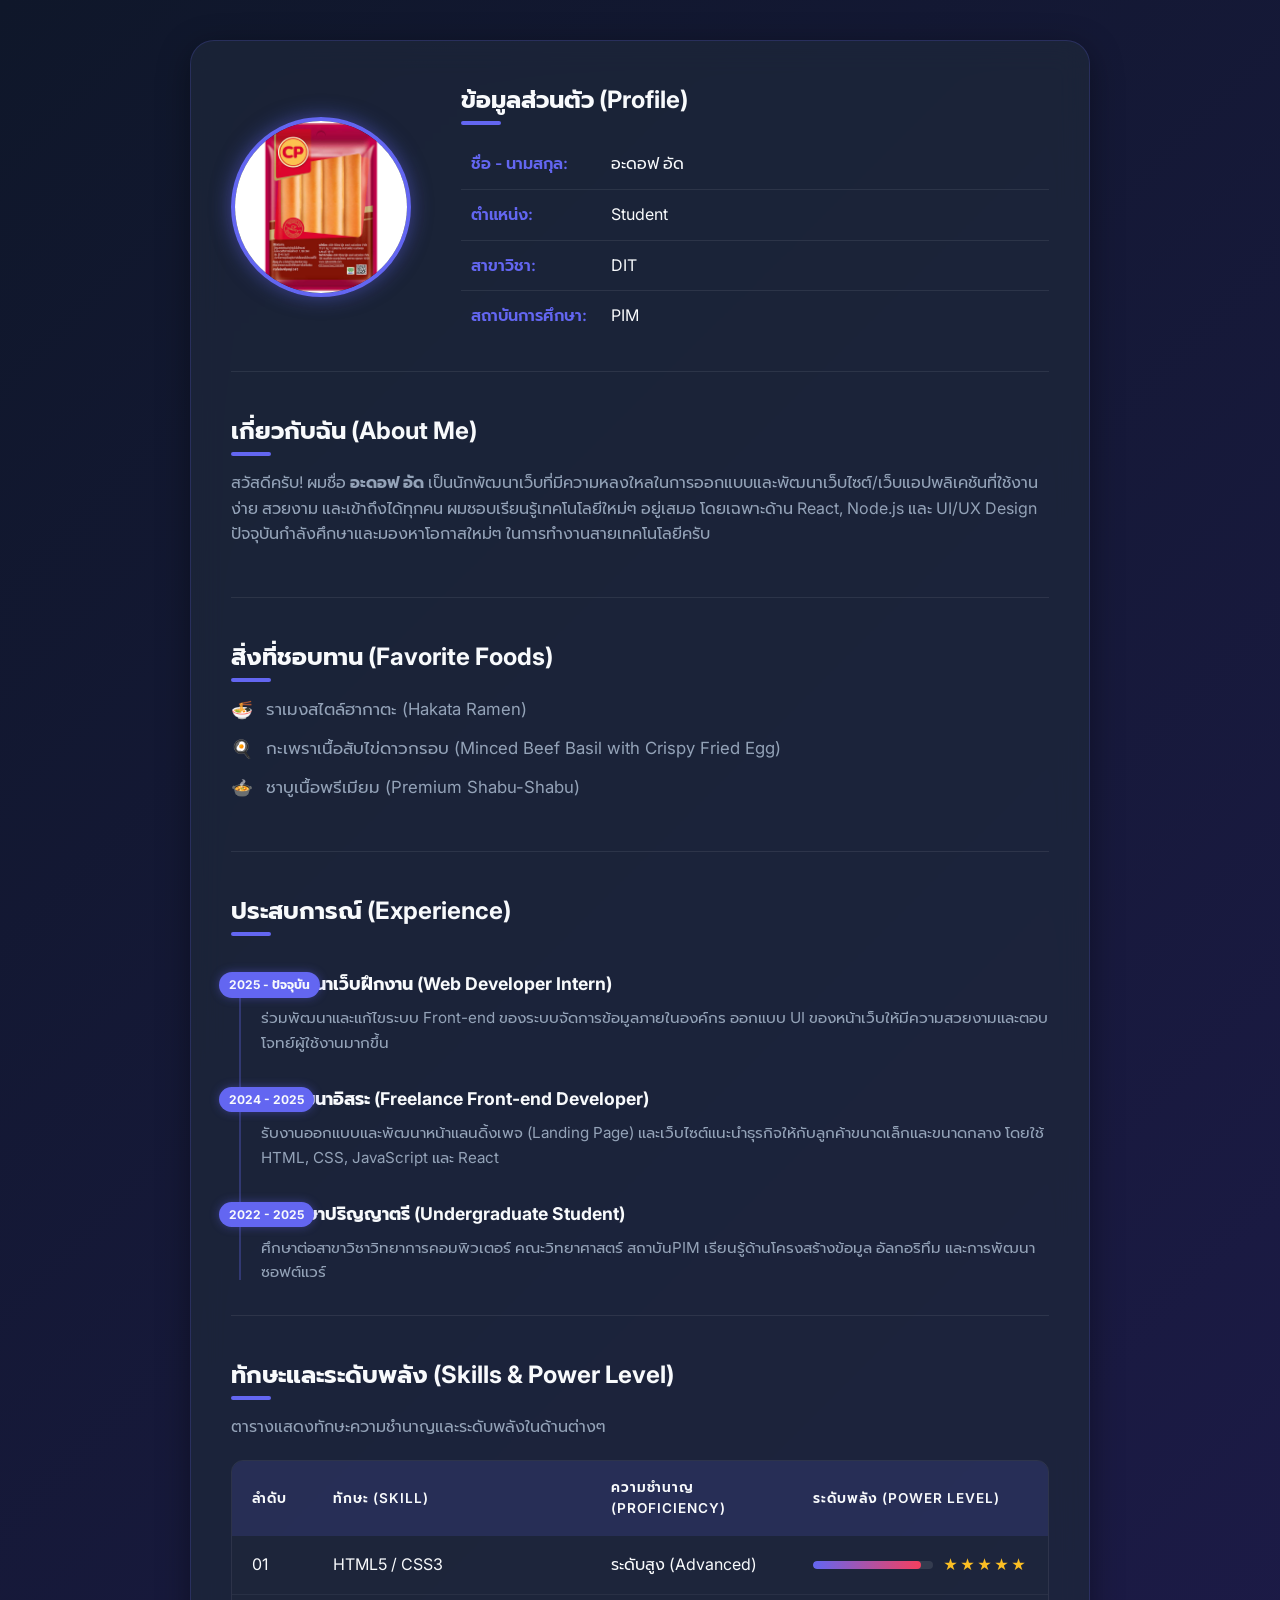
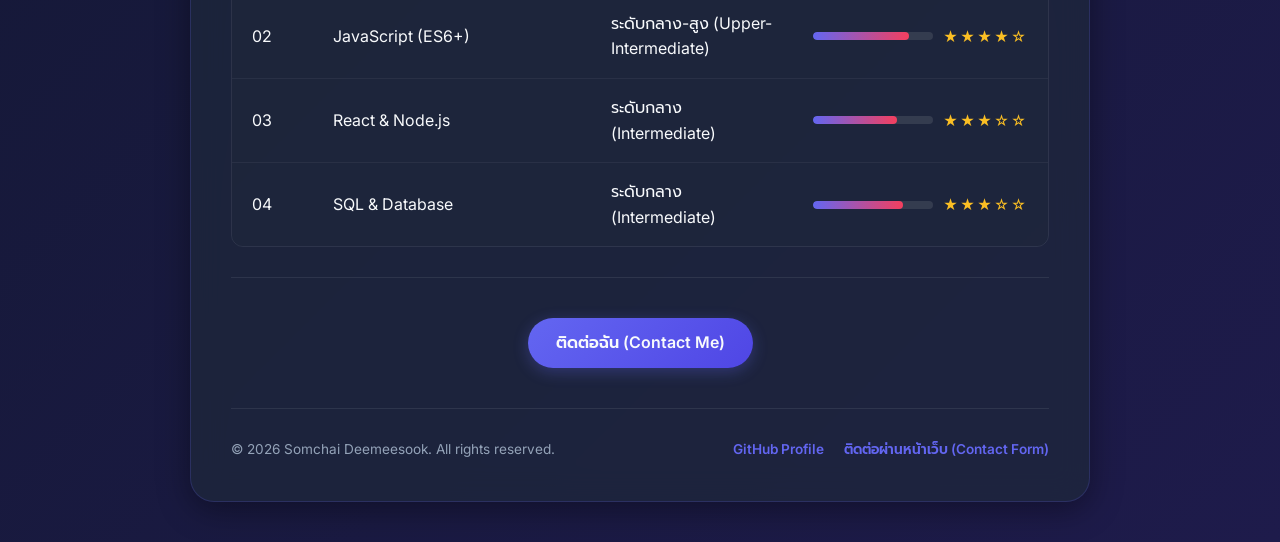
==== index.html @ bf47e266 "Add files via upload" ====
<!DOCTYPE html>
<html lang="th">
<head>
    <meta charset="UTF-8">
    <meta name="viewport" content="width=device-width, initial-scale=1.0">
    <title>My Page v2 - Profile</title>
    <link rel="stylesheet" href="styles.css">
</head>
<body>
    <div class="container">
        <table class="profile-layout-table">
            <tr>
                
                <td class="profile-img-cell">
                    <img src="S.jpg" alt="Profile Picture" class="profile-img">
                </td>
             
                <td class="profile-details-cell">
                    <h2>ข้อมูลส่วนตัว (Profile)</h2>
                    <table class="details-table">
                        <tr>
                            <th>ชื่อ - นามสกุล:</th>
                            <td>อะดอฟ อัด</td>
                        </tr>
                        <tr>
                            <th>ตำแหน่ง:</th>
                            <td>Student</td>
                        </tr>
                        <tr>
                            <th>สาขาวิชา:</th>
                            <td>DIT</td>
                        </tr>
                        <tr>
                            <th>สถาบันการศึกษา:</th>
                            <td>PIM</td>
                        </tr>
                    </table>
                </td>
            </tr>
        </table>

      
        <div class="profile-section">
            <h2>เกี่ยวกับฉัน (About Me)</h2>
            <p>สวัสดีครับ! ผมชื่อ <strong>อะดอฟ อัด</strong> เป็นนักพัฒนาเว็บที่มีความหลงใหลในการออกแบบและพัฒนาเว็บไซต์/เว็บแอปพลิเคชันที่ใช้งานง่าย สวยงาม และเข้าถึงได้ทุกคน ผมชอบเรียนรู้เทคโนโลยีใหม่ๆ อยู่เสมอ โดยเฉพาะด้าน React, Node.js และ UI/UX Design ปัจจุบันกำลังศึกษาและมองหาโอกาสใหม่ๆ ในการทำงานสายเทคโนโลยีครับ</p>
        </div>

    
        <div class="profile-section">
            <h2>สิ่งที่ชอบทาน (Favorite Foods)</h2>
            <ul class="favorite-foods-list">
                <li>ราเมงสไตล์ฮากาตะ (Hakata Ramen)</li>
                <li>กะเพราเนื้อสับไข่ดาวกรอบ (Minced Beef Basil with Crispy Fried Egg)</li>
                <li>ชาบูเนื้อพรีเมียม (Premium Shabu-Shabu)</li>
            </ul>
        </div>

        <div class="profile-section">
            <h2>ประสบการณ์ (Experience)</h2>
            <div class="experience-timeline">
                <div class="timeline-item">
                    <div class="timeline-badge">2025 - ปัจจุบัน</div>
                    <div class="timeline-content">
                        <h3>นักพัฒนาเว็บฝึกงาน (Web Developer Intern)</h3>
                        <p>ร่วมพัฒนาและแก้ไขระบบ Front-end ของระบบจัดการข้อมูลภายในองค์กร ออกแบบ UI ของหน้าเว็บให้มีความสวยงามและตอบโจทย์ผู้ใช้งานมากขึ้น</p>
                    </div>
                </div>
                <div class="timeline-item">
                    <div class="timeline-badge">2024 - 2025</div>
                    <div class="timeline-content">
                        <h3>นักพัฒนาอิสระ (Freelance Front-end Developer)</h3>
                        <p>รับงานออกแบบและพัฒนาหน้าแลนดิ้งเพจ (Landing Page) และเว็บไซต์แนะนำธุรกิจให้กับลูกค้าขนาดเล็กและขนาดกลาง โดยใช้ HTML, CSS, JavaScript และ React</p>
                    </div>
                </div>
                <div class="timeline-item">
                    <div class="timeline-badge">2022 - 2025</div>
                    <div class="timeline-content">
                        <h3>นักศึกษาปริญญาตรี (Undergraduate Student)</h3>
                        <p>ศึกษาต่อสาขาวิชาวิทยาการคอมพิวเตอร์ คณะวิทยาศาสตร์ สถาบันPIM เรียนรู้ด้านโครงสร้างข้อมูล อัลกอริทึม และการพัฒนาซอฟต์แวร์</p>
                    </div>
                </div>
            </div>
        </div>

        <div class="skills-section">
            <h2>ทักษะและระดับพลัง (Skills & Power Level)</h2>
            <p>ตารางแสดงทักษะความชำนาญและระดับพลังในด้านต่างๆ</p>
            
            <table class="skills-table">
                <thead>
                    <tr>
                        <th style="width: 10%">ลำดับ</th>
                        <th style="width: 35%">ทักษะ (Skill)</th>
                        <th style="width: 25%">ความชำนาญ (Proficiency)</th>
                        <th style="width: 30%">ระดับพลัง (Power Level)</th>
                    </tr>
                </thead>
                <tbody>
                    <tr>
                        <td>01</td>
                        <td>HTML5 / CSS3</td>
                        <td>ระดับสูง (Advanced)</td>
                        <td>
                            <div class="progress-bar-container">
                                <div class="progress-bar"><span style="width: 90%"></span></div>
                                <span class="power-stars">★★★★★</span>
                            </div>
                        </td>
                    </tr>
                    <tr>
                        <td>02</td>
                        <td>JavaScript (ES6+)</td>
                        <td>ระดับกลาง-สูง (Upper-Intermediate)</td>
                        <td>
                            <div class="progress-bar-container">
                                <div class="progress-bar"><span style="width: 80%"></span></div>
                                <span class="power-stars">★★★★☆</span>
                            </div>
                        </td>
                    </tr>
                    <tr>
                        <td>03</td>
                        <td>React & Node.js</td>
                        <td>ระดับกลาง (Intermediate)</td>
                        <td>
                            <div class="progress-bar-container">
                                <div class="progress-bar"><span style="width: 70%"></span></div>
                                <span class="power-stars">★★★☆☆</span>
                            </div>
                        </td>
                    </tr>
                    <tr>
                        <td>04</td>
                        <td>SQL & Database</td>
                        <td>ระดับกลาง (Intermediate)</td>
                        <td>
                            <div class="progress-bar-container">
                                <div class="progress-bar"><span style="width: 75%"></span></div>
                                <span class="power-stars">★★★☆☆</span>
                            </div>
                        </td>
                    </tr>
                </tbody>
            </table>
        </div>

        <div class="btn-container">
            <a href="contact.html" class="btn">ติดต่อฉัน (Contact Me)</a>
        </div>
        <footer class="profile-footer">
            <p>&copy; 2026 Somchai Deemeesook. All rights reserved.</p>
            <div class="footer-links">
                <a href="https://github.com" target="_blank">GitHub Profile</a>
                <a href="contact.html">ติดต่อผ่านหน้าเว็บ (Contact Form)</a>
            </div>
        </footer>
    </div>
</body>
</html>
---- styles.css ----
@import url('https://fonts.googleapis.com/css2?family=Inter:wght@300;400;500;600;700&family=Prompt:wght@300;400;500;600;700&display=swap');

:root {
    --bg-gradient: linear-gradient(135deg, #0f172a 0%, #1e1b4b 100%);
    --card-bg: rgba(30, 41, 59, 0.7);
    --card-border: rgba(99, 102, 241, 0.2);
    --text-primary: #f8fafc;
    --text-secondary: #94a3b8;
    --primary-color: #6366f1;
    --primary-hover: #4f46e5;
    --accent-color: #f43f5e;
    --glass-shadow: 0 8px 32px 0 rgba(0, 0, 0, 0.37);
    --font-family: 'Inter', 'Prompt', sans-serif;
}

* {
    margin: 0;
    padding: 0;
    box-sizing: border-box;
}

body {
    font-family: var(--font-family);
    background: var(--bg-gradient);
    color: var(--text-primary);
    min-height: 100vh;
    display: flex;
    justify-content: center;
    align-items: center;
    padding: 40px 20px;
    line-height: 1.6;
}

.container {
    width: 100%;
    max-width: 900px;
    background: var(--card-bg);
    backdrop-filter: blur(16px);
    -webkit-backdrop-filter: blur(16px);
    border: 1px solid var(--card-border);
    border-radius: 24px;
    padding: 40px;
    box-shadow: var(--glass-shadow);
    transition: all 0.3s ease;
}

.container:hover {
    border-color: rgba(99, 102, 241, 0.4);
    box-shadow: 0 12px 40px 0 rgba(99, 102, 241, 0.15);
}

h1, h2, h3 {
    font-weight: 700;
    margin-bottom: 20px;
    color: var(--text-primary);
    position: relative;
    display: inline-block;
}

h1::after, h2::after {
    content: '';
    position: absolute;
    left: 0;
    bottom: -6px;
    width: 40px;
    height: 4px;
    background: var(--primary-color);
    border-radius: 2px;
}

p {
    color: var(--text-secondary);
    margin-bottom: 20px;
}

.profile-section {
    margin-top: 40px;
    margin-bottom: 40px;
    border-bottom: 1px solid rgba(255, 255, 255, 0.08);
    padding-bottom: 30px;
}

.profile-section:last-of-type {
    border-bottom: none;
    padding-bottom: 0;
}

.profile-layout-table {
    width: 100%;
    border-collapse: separate;
    border-spacing: 0;
    margin-bottom: 40px;
    border-bottom: 1px solid rgba(255, 255, 255, 0.08);
    padding-bottom: 30px;
}

.profile-layout-table td {
    vertical-align: middle;
}

.profile-img-cell {
    width: 220px;
    padding-right: 40px; 
    text-align: center;
}

.profile-details-cell {
    padding-left: 10px;
}


.profile-img {
    width: 180px;
    height: 180px;
    border-radius: 50%;
    object-fit: cover;
    border: 4px solid var(--primary-color);
    box-shadow: 0 0 20px rgba(99, 102, 241, 0.5);
    transition: transform 0.4s cubic-bezier(0.175, 0.885, 0.32, 1.275);
}

.profile-img:hover {
    transform: scale(1.05) rotate(3deg);
    border-color: var(--accent-color);
    box-shadow: 0 0 25px rgba(244, 63, 94, 0.6);
}

.details-table {
    width: 100%;
    border-collapse: collapse;
}

.details-table tr {
    border-bottom: 1px solid rgba(255, 255, 255, 0.08);
}

.details-table tr:last-child {
    border-bottom: none;
}

.details-table th, .details-table td {
    padding: 12px 10px;
    text-align: left;
}

.details-table th {
    color: var(--primary-color);
    font-weight: 600;
    width: 140px;
}

.details-table td {
    color: var(--text-primary);
}

/* Timeline Style for Experience */
.experience-timeline {
    position: relative;
    padding-left: 30px;
    margin-top: 20px;
}

.experience-timeline::before {
    content: '';
    position: absolute;
    left: 8px;
    top: 5px;
    bottom: 5px;
    width: 2px;
    background: rgba(99, 102, 241, 0.3);
}

.timeline-item {
    position: relative;
    margin-bottom: 30px;
}

.timeline-item:last-child {
    margin-bottom: 0;
}

.timeline-badge {
    position: absolute;
    left: -42px;
    top: 2px;
    background: var(--primary-color);
    color: var(--text-primary);
    font-size: 0.75rem;
    font-weight: 700;
    padding: 3px 10px;
    border-radius: 20px;
    box-shadow: 0 0 10px rgba(99, 102, 241, 0.4);
    z-index: 2;
}

.timeline-item::after {
    content: '';
    position: absolute;
    left: -26px;
    top: 8px;
    width: 10px;
    height: 10px;
    border-radius: 50%;
    background: var(--accent-color);
    border: 2px solid var(--text-primary);
    z-index: 1;
}

.timeline-content h3 {
    font-size: 1.1rem;
    color: var(--text-primary);
    margin-bottom: 8px;
}

.timeline-content h3::after {
    display: none;
}

.timeline-content p {
    font-size: 0.95rem;
    margin-bottom: 0;
}

.skills-section {
    margin-top: 40px;
    margin-bottom: 40px;
    border-bottom: 1px solid rgba(255, 255, 255, 0.08);
    padding-bottom: 30px;
}

.skills-table {
    width: 100%;
    border-collapse: separate;
    border-spacing: 0;
    border-radius: 12px;
    overflow: hidden;
    border: 1px solid rgba(255, 255, 255, 0.08);
}

.skills-table th, .skills-table td {
    padding: 16px 20px;
    text-align: left;
}

.skills-table th {
    background: rgba(99, 102, 241, 0.15);
    color: var(--text-primary);
    font-weight: 600;
    text-transform: uppercase;
    font-size: 0.85rem;
    letter-spacing: 1px;
}

.skills-table tr {
    background: rgba(30, 41, 59, 0.4);
    transition: background 0.3s;
}

.skills-table tr:hover {
    background: rgba(99, 102, 241, 0.08);
}

.skills-table td {
    border-bottom: 1px solid rgba(255, 255, 255, 0.05);
}

.skills-table tr:last-child td {
    border-bottom: none;
}

.progress-bar-container {
    display: flex;
    align-items: center;
    gap: 10px;
}

.progress-bar {
    width: 120px;
    height: 8px;
    background: rgba(255, 255, 255, 0.1);
    border-radius: 4px;
    overflow: hidden;
    position: relative;
}

.progress-bar span {
    display: block;
    height: 100%;
    background: linear-gradient(90deg, var(--primary-color), var(--accent-color));
    border-radius: 4px;
}

.power-stars {
    color: #fbbf24;
    font-size: 0.9rem;
    letter-spacing: 2px;
}


.btn-container {
    text-align: center;
    margin-top: 30px;
    margin-bottom: 30px;
}

.btn {
    display: inline-block;
    padding: 12px 28px;
    background: linear-gradient(135deg, var(--primary-color) 0%, var(--primary-hover) 100%);
    color: var(--text-primary);
    text-decoration: none;
    font-weight: 600;
    border-radius: 50px;
    border: none;
    box-shadow: 0 4px 15px rgba(99, 102, 241, 0.3);
    cursor: pointer;
    transition: all 0.3s cubic-bezier(0.165, 0.84, 0.44, 1);
}

.btn:hover {
    transform: translateY(-3px);
    box-shadow: 0 8px 20px rgba(99, 102, 241, 0.5);
    background: linear-gradient(135deg, var(--primary-hover) 0%, #4338ca 100%);
}

.btn:active {
    transform: translateY(-1px);
}

.btn-secondary {
    background: transparent;
    border: 2px solid var(--primary-color);
    box-shadow: none;
    color: var(--primary-color);
    margin-right: 15px;
}

.btn-secondary:hover {
    background: rgba(99, 102, 241, 0.1);
    border-color: var(--primary-hover);
    color: var(--text-primary);
    box-shadow: none;
}


.contact-list {
    list-style-type: none;
    margin-bottom: 30px;
}

.contact-list li {
    position: relative;
    padding-left: 30px;
    margin-bottom: 12px;
    color: var(--text-secondary);
}

.contact-list li::before {
    content: "✦";
    position: absolute;
    left: 0;
    color: var(--accent-color);
}

.contact-list li strong {
    color: var(--text-primary);
}


.favorite-foods-list {
    list-style-type: none;
    margin-bottom: 20px;
}

.favorite-foods-list li {
    position: relative;
    padding-left: 35px;
    margin-bottom: 12px;
    color: var(--text-secondary);
    font-size: 1.05rem;
    transition: transform 0.2s ease, color 0.2s ease;
}

.favorite-foods-list li::before {
    content: "🍜"; 
    position: absolute;
    left: 0;
    font-size: 1.1rem;
}

.favorite-foods-list li:nth-child(2)::before {
    content: "🍳"; 
}

.favorite-foods-list li:nth-child(3)::before {
    content: "🍲"; 
}

.favorite-foods-list li:hover {
    transform: translateX(5px);
    color: var(--text-primary);
}

.contact-form {
    display: flex;
    flex-direction: column;
    gap: 20px;
    margin-top: 20px;
}

.form-group {
    display: flex;
    flex-direction: column;
    gap: 8px;
}

.form-group label {
    font-weight: 500;
    font-size: 0.9rem;
    color: var(--text-secondary);
}

.form-control {
    width: 100%;
    padding: 12px 16px;
    background: rgba(15, 23, 42, 0.6);
    border: 1px solid var(--card-border);
    border-radius: 8px;
    color: var(--text-primary);
    font-family: var(--font-family);
    transition: all 0.3s;
}

.form-control:focus {
    outline: none;
    border-color: var(--primary-color);
    box-shadow: 0 0 10px rgba(99, 102, 241, 0.3);
}

textarea.form-control {
    resize: vertical;
    min-height: 120px;
}

.profile-footer {
    margin-top: 40px;
    padding-top: 30px;
    border-top: 1px solid rgba(255, 255, 255, 0.08);
    display: flex;
    justify-content: space-between;
    align-items: center;
    flex-wrap: wrap;
    gap: 20px;
}

.profile-footer p {
    margin-bottom: 0;
    font-size: 0.85rem;
}

.footer-links {
    display: flex;
    gap: 20px;
}

.footer-links a {
    color: var(--primary-color);
    text-decoration: none;
    font-size: 0.85rem;
    font-weight: 600;
    transition: color 0.3s;
}

.footer-links a:hover {
    color: var(--accent-color);
}

@media (max-width: 768px) {
    .container {
        padding: 24px;
    }
    
    .profile-layout-table tr {
        display: flex;
        flex-direction: column;
        align-items: center;
    }
    
    .profile-img-cell {
        padding-right: 0;
        padding-bottom: 20px;
        width: 100%;
    }
    
    .profile-details-cell {
        padding-left: 0;
        width: 100%;
    }
    
    .skills-table th, .skills-table td {
        padding: 12px 14px;
    }
    
    .progress-bar {
        width: 80px;
    }

    .experience-timeline {
        padding-left: 10px;
    }

    .timeline-badge {
        position: relative;
        left: 0;
        display: inline-block;
        margin-bottom: 10px;
    }

    .timeline-item::after {
        display: none;
    }

    .experience-timeline::before {
        display: none;
    }

    .profile-footer {
        flex-direction: column;
        text-align: center;
    }
}
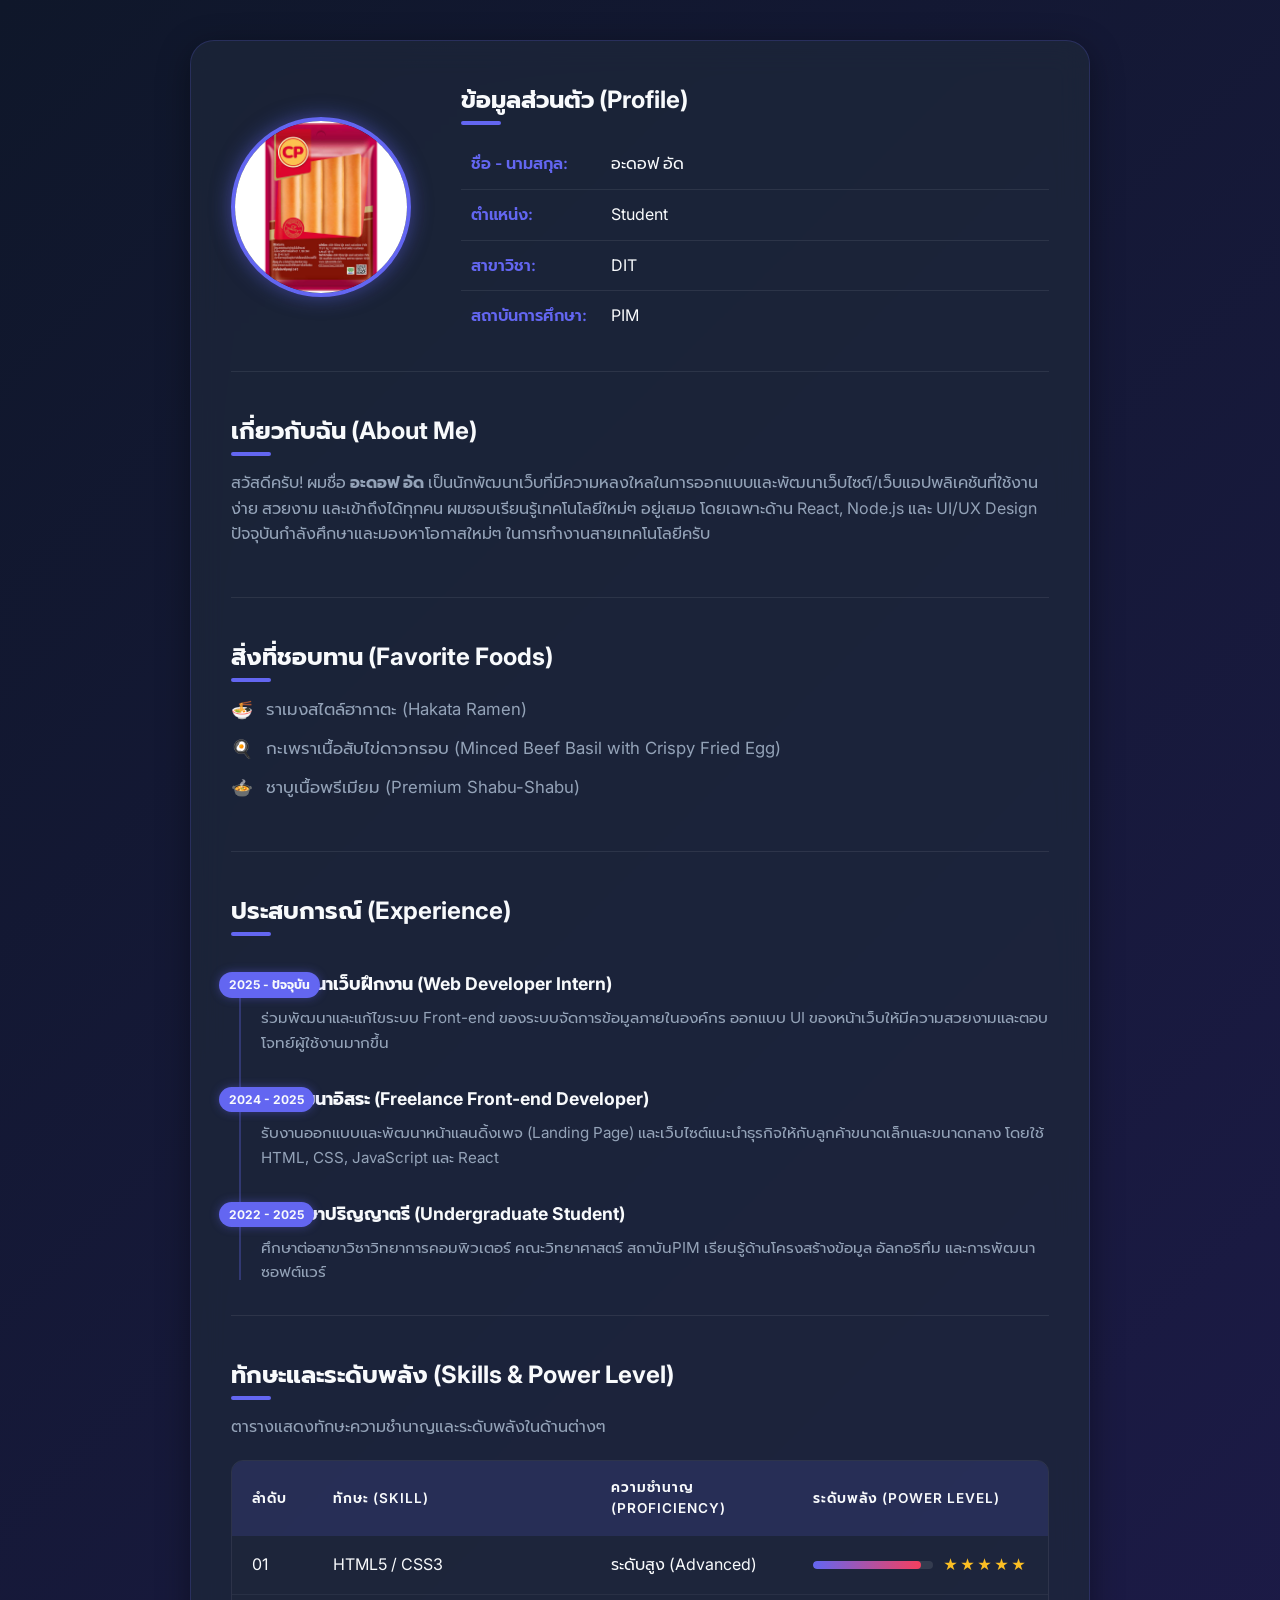
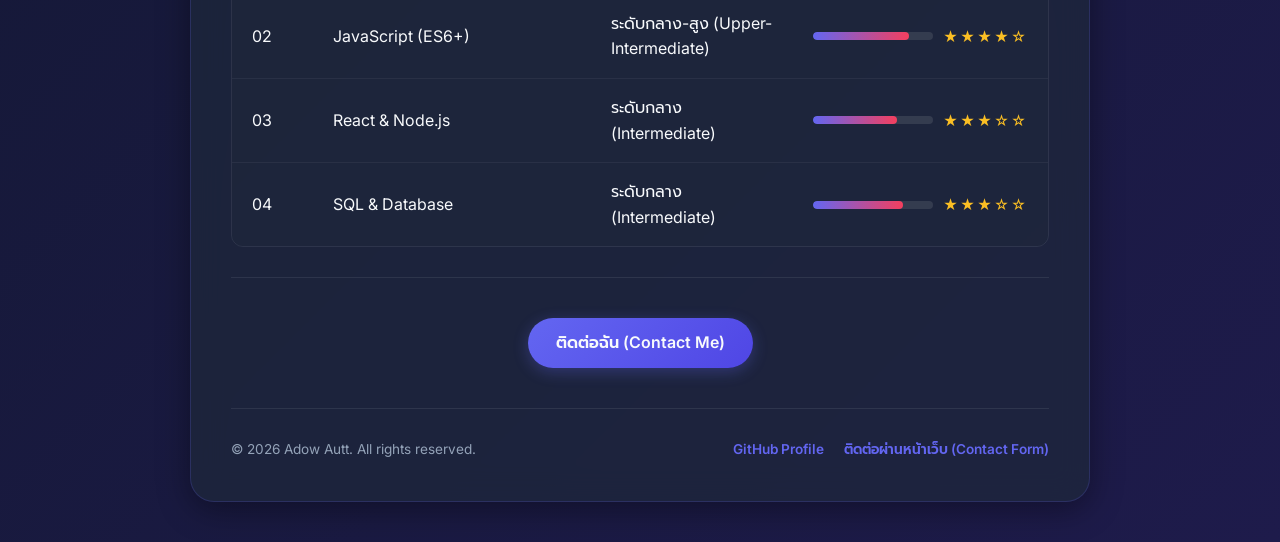
==== commit 191aef5e: "Fix HTML encoding issues in index.htmlRe some name" ====
--- a/index.html
+++ b/index.html
@@ -148,7 +148,7 @@
             <a href="contact.html" class="btn">ติดต่อฉัน (Contact Me)</a>
         </div>
         <footer class="profile-footer">
-            <p>&copy; 2026 Somchai Deemeesook. All rights reserved.</p>
+            <p>&copy; 2026 Adow Autt. All rights reserved.</p>
             <div class="footer-links">
                 <a href="https://github.com" target="_blank">GitHub Profile</a>
                 <a href="contact.html">ติดต่อผ่านหน้าเว็บ (Contact Form)</a>
@@ -156,4 +156,4 @@
         </footer>
     </div>
 </body>
-</html>+</html>
